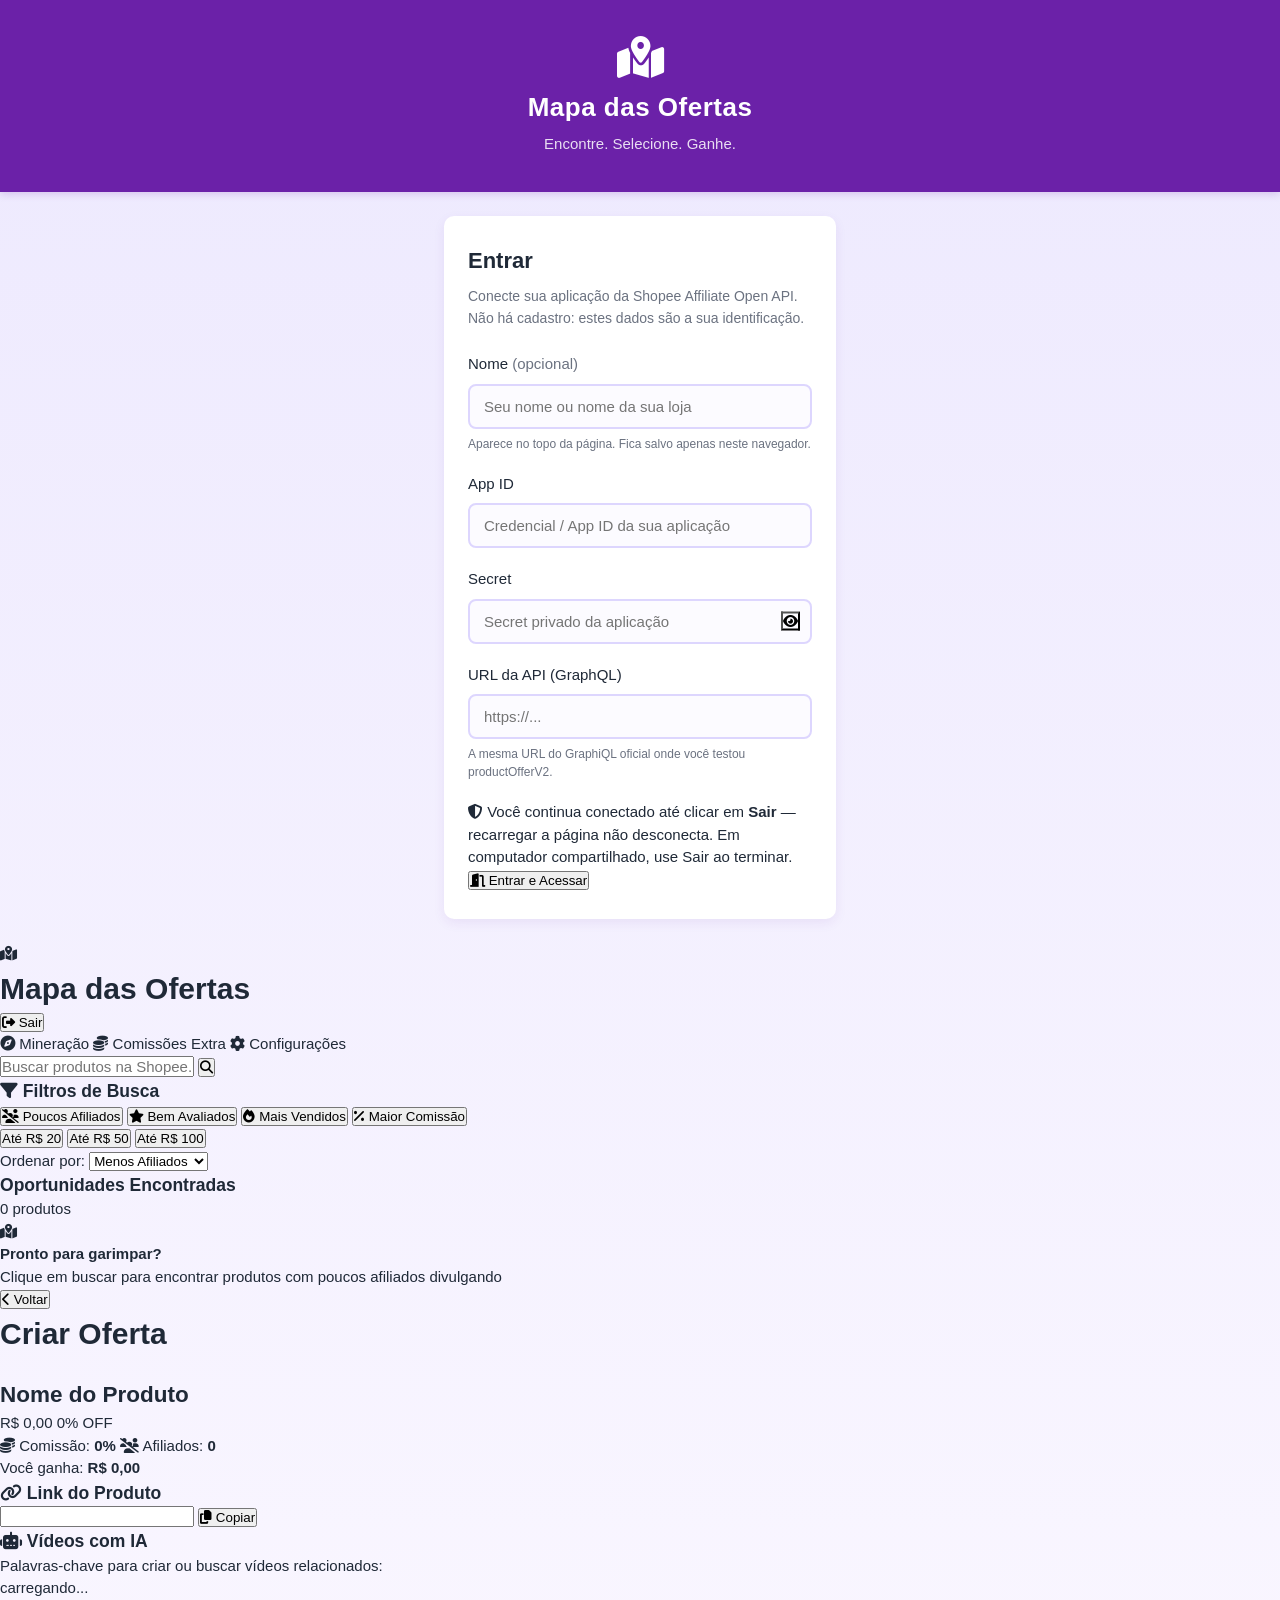
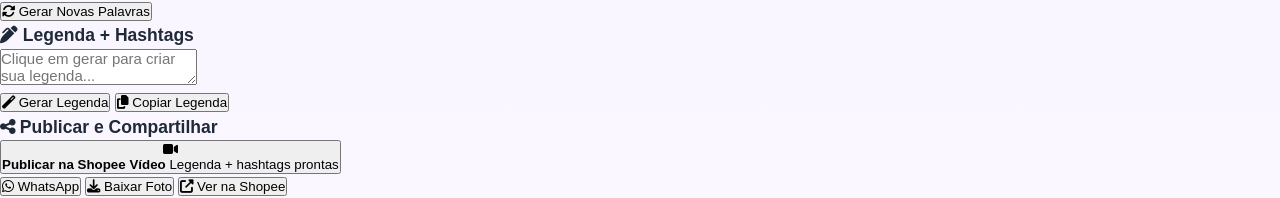
==== index.html @ aff515e2 "Add files via upload" ====
<!DOCTYPE html>
<html lang="pt-BR">
<head>
    <meta charset="UTF-8">
    <meta name="viewport" content="width=device-width, initial-scale=1.0">
    <title>Mapa das Ofertas — Entrar</title>
    <link rel="stylesheet" href="style.css">
    <link rel="stylesheet" href="https://cdnjs.cloudflare.com/ajax/libs/font-awesome/6.4.0/css/all.min.css">
</head>
<body class="page-login">
    <div class="top-banner">
        <i class="fas fa-map-marked-alt main-icon"></i>
        <h1>Mapa das Ofertas</h1>
        <p class="slogan">Encontre. Selecione. Ganhe.</p>
    </div>

    <div class="login-wrapper">
        <div class="login-card">
            <h2>Entrar</h2>
            <p class="intro-text">Conecte sua aplicação da Shopee Affiliate Open API. Não há cadastro: estes dados são a sua identificação.</p>

            <div class="form-group">
                <label>Nome <span>(opcional)</span></label>
                <input type="text" id="user-name" placeholder="Seu nome ou nome da sua loja">
                <p class="hint">Aparece no topo da página. Fica salvo apenas neste navegador.</p>
            </div>

            <div class="form-group">
                <label>App ID</label>
                <input type="text" id="app-id" placeholder="Credencial / App ID da sua aplicação">
            </div>

            <div class="form-group">
                <label>Secret</label>
                <div class="input-with-icon">
                    <input type="password" id="app-secret" placeholder="Secret privado da aplicação">
                    <button type="button" id="toggle-secret" class="icon-btn">
                        <i class="fas fa-eye"></i>
                    </button>
                </div>
            </div>

            <div class="form-group">
                <label>URL da API (GraphQL)</label>
                <input type="text" id="api-url" placeholder="https://...">
                <p class="hint">A mesma URL do GraphiQL oficial onde você testou productOfferV2.</p>
            </div>

            <div class="info-box">
                <p><i class="fas fa-shield-alt"></i> Você continua conectado até clicar em <strong>Sair</strong> — recarregar a página não desconecta. Em computador compartilhado, use Sair ao terminar.</p>
            </div>

            <button class="btn primary" onclick="salvarCredenciaisEEntrar()">
                <i class="fas fa-door-open"></i> Entrar e Acessar
            </button>
        </div>
    </div>

    <script src="script.js"></script>
</body>
</html>

<!DOCTYPE html>
<!DOCTYPE html>

<html lang="pt-BR">
<head>
    <meta charset="UTF-8">
    <meta name="viewport" content="width=device-width, initial-scale=1.0">
    <title>Mapa das Ofertas — Mineração</title>
    <link rel="stylesheet" href="style.css">
    <link rel="stylesheet" href="https://cdnjs.cloudflare.com/ajax/libs/font-awesome/6.4.0/css/all.min.css">
</head>
<body class="page-dashboard">
    <header class="top-header">
        <div class="header-left">
            <i class="fas fa-map-marked-alt logo"></i>
            <h1>Mapa das Ofertas</h1>
        </div>
        <div class="header-right">
            <span id="user-display" class="user-name"></span>
            <button class="btn-icon" onclick="sair()">
                <i class="fas fa-sign-out-alt"></i> Sair
            </button>
        </div>
    </header>

    <nav class="main-nav">
        <a href="dashboard.html" class="nav-link active" data-page="mineracao">
            <i class="fas fa-compass"></i> Mineração
        </a>
        <a href="#" class="nav-link" data-page="extras">
            <i class="fas fa-coins"></i> Comissões Extra
        </a>
        <a href="#" class="nav-link" data-page="conta">
            <i class="fas fa-cog"></i> Configurações
        </a>
    </nav>

    <main class="content">
        <section class="search-section">
            <div class="search-box">
                <input type="text" id="search-input" placeholder="Buscar produtos na Shopee...">
                <button class="btn search-btn" onclick="buscarOfertas()">
                    <i class="fas fa-search"></i>
                </button>
            </div>
        </section>

        <section class="filters-section">
            <h3 class="section-title"><i class="fas fa-filter"></i> Filtros de Busca</h3>
            
            <div class="filter-group">
                <button class="filter-btn active" data-filter="poucos-afiliados">
                    <i class="fas fa-users-slash"></i> Poucos Afiliados
                </button>
                <button class="filter-btn" data-filter="bem-avaliados">
                    <i class="fas fa-star"></i> Bem Avaliados
                </button>
                <button class="filter-btn" data-filter="mais-vendidos">
                    <i class="fas fa-fire"></i> Mais Vendidos
                </button>
                <button class="filter-btn" data-filter="maior-comissao">
                    <i class="fas fa-percentage"></i> Maior Comissão
                </button>
            </div>

            <div class="price-filters">
                <button class="price-btn" data-price="20">Até R$ 20</button>
                <button class="price-btn" data-price="50">Até R$ 50</button>
                <button class="price-btn" data-price="100">Até R$ 100</button>
            </div>

            <div class="sort-control">
                <label>Ordenar por:</label>
                <select id="sort-by">
                    <option value="afiliados">Menos Afiliados</option>
                    <option value="comissao">Maior Comissão</option>
                    <option value="vendas">Mais Vendidos</option>
                    <option value="preco">Menor Preço</option>
                </select>
            </div>
        </section>

        <section class="results-section">
            <div class="results-header">
                <h3>Oportunidades Encontradas</h3>
                <span id="result-count">0 produtos</span>
            </div>

            <div id="products-grid" class="products-grid">
                <div class="empty-state">
                    <i class="fas fa-map-marked-alt"></i>
                    <h4>Pronto para garimpar?</h4>
                    <p>Clique em buscar para encontrar produtos com poucos afiliados divulgando</p>
                </div>
            </div>
        </section>

        <section class="extras-section" id="extras-section" style="display: none;">
            <div class="featured-header">
                <i class="fas fa-crown featured-icon"></i>
                <h3>Comissões Especiais</h3>
                <p>Produtos selecionados que pagam ainda mais</p>
            </div>
            <div id="extras-grid" class="products-grid">
                <div class="empty-state">
                    <i class="fas fa-coins"></i>
                    <p>Em breve: produtos com comissão extra em destaque</p>
                </div>
            </div>
        </section>
    </main>

    <script src="script.js"></script>
</body>
</html>
<!DOCTYPE html>
<html lang="pt-BR">
<head>
    <meta charset="UTF-8">
    <meta name="viewport" content="width=device-width, initial-scale=1.0">
    <title>Mapa das Ofertas — Criar Oferta</title>
    <link rel="stylesheet" href="style.css">
    <link rel="stylesheet" href="https://cdnjs.cloudflare.com/ajax/libs/font-awesome/6.4.0/css/all.min.css">
</head>
<body class="page-offer">
    <header class="simple-header">
        <button class="back-btn" onclick="voltarParaDashboard()">
            <i class="fas fa-chevron-left"></i> Voltar
        </button>
        <h1>Criar Oferta</h1>
        <div></div>
    </header>

    <main class="offer-content">
        <section class="product-card">
            <div class="product-image">
                <img id="produto-imagem" src="" alt="">
            </div>
            <div class="product-info">
                <h2 id="produto-nome">Nome do Produto</h2>
                <div class="price-row">
                    <span class="price" id="produto-preco">R$ 0,00</span>
                    <span class="discount" id="produto-desconto">0% OFF</span>
                </div>
                <div class="meta-row">
                    <span class="commission"><i class="fas fa-coins"></i> Comissão: <strong id="produto-comissao">0%</strong></span>
                    <span class="affiliates"><i class="fas fa-users-slash"></i> Afiliados: <strong id="produto-afiliados">0</strong></span>
                </div>
                <div class="earning-row">
                    Você ganha: <strong id="produto-ganho">R$ 0,00</strong>
                </div>
            </div>
        </section>

        <section class="link-section">
            <h3><i class="fas fa-link"></i> Link do Produto</h3>
            <div class="link-row">
                <input type="text" id="produto-link" readonly value="">
                <button class="btn copy-btn" onclick="copiarLink()">
                    <i class="fas fa-copy"></i> Copiar
                </button>
            </div>
        </section>

        <section class="ai-section">
            <h3><i class="fas fa-robot"></i> Vídeos com IA</h3>
            <p class="section-note">Palavras-chave para criar ou buscar vídeos relacionados:</p>
            <div id="keywords-box" class="keywords-container">
                <span class="keyword">carregando...</span>
            </div>
            <button class="btn secondary" onclick="gerarPalavras()">
                <i class="fas fa-sync-alt"></i> Gerar Novas Palavras
            </button>
        </section>

        <section class="caption-section">
            <h3><i class="fas fa-pen-alt"></i> Legenda + Hashtags</h3>
            <textarea id="caption-text" readonly placeholder="Clique em gerar para criar sua legenda..."></textarea>
            <div class="caption-buttons">
                <button class="btn secondary" onclick="gerarLegenda()">
                    <i class="fas fa-magic"></i> Gerar Legenda
                </button>
                <button class="btn primary" onclick="copiarLegenda()">
                    <i class="fas fa-copy"></i> Copiar Legenda
                </button>
            </div>
        </section>

        <section class="publish-section">
            <h3><i class="fas fa-share-alt"></i> Publicar e Compartilhar</h3>
            <button class="btn publish-main" onclick="publicarShopeeVideo()">
                <i class="fas fa-video"></i>
                <div class="publish-text">
                    <strong>Publicar na Shopee Vídeo</strong>
                    <span>Legenda + hashtags prontas</span>
                </div>
            </button>
            <div class="secondary-actions">
                <button class="btn action-btn" onclick="compartilharWhatsApp()">
                    <i class="fab fa-whatsapp"></i> WhatsApp
                </button>
                <button class="btn action-btn" onclick="baixarImagem()">
                    <i class="fas fa-download"></i> Baixar Foto
                </button>
                <button class="btn action-btn" onclick="verNaShopee()">
                    <i class="fas fa-external-link-alt"></i> Ver na Shopee
                </button>
            </div>
        </section>
    </main>

    <script src="script.js"></script>
</body>
</html>
---- style.css ----
/* ==========================================
   MAPA DAS OFERTAS — Estilos com Cor ROXA
========================================== */

:root {
    --roxo-escuro: #6b21a8;      /* Cabeçalhos e faixa topo */
    --roxo-medio: #7c3aed;       /* Botões e destaques */
    --roxo-claro: #ede9fe;       /* Fundo suave */
    --roxo-borda: #ddd6fe;       /* Bordas */
    --fundo-tela: #faf7ff;       /* Fundo da página */
    --fundo-card: #ffffff;       /* Caixas brancas */
    --texto-escuro: #1f2937;     /* Textos principais */
    --texto-claro: #6b7280;      /* Textos secundários */
    --sombra: 0 4px 12px rgba(107, 33, 168, 0.08);
    --raio: 10px;
}

* {
    margin: 0;
    padding: 0;
    box-sizing: border-box;
    font-family: 'Segoe UI', Roboto, 'Helvetica Neue', Arial, sans-serif;
}

body {
    background: var(--fundo-tela);
    color: var(--texto-escuro);
    line-height: 1.5;
    font-size: 15px;
}

button {
    cursor: pointer;
    font-family: inherit;
}

input, textarea {
    font-family: inherit;
    font-size: 15px;
}

a {
    text-decoration: none;
    color: inherit;
}

/* ==========================================
   TELA DE LOGIN
========================================== */
.page-login {
    min-height: 100vh;
    background: linear-gradient(180deg, #ede9fe 0%, #faf7ff 100%);
    display: flex;
    flex-direction: column;
}

.top-banner {
    background: var(--roxo-escuro);
    color: white;
    padding: 36px 24px;
    text-align: center;
    box-shadow: 0 2px 8px rgba(107, 33, 168, 0.2);
}

.top-banner .main-icon {
    font-size: 42px;
    margin-bottom: 10px;
    display: inline-block;
}

.top-banner h1 {
    font-size: 26px;
    font-weight: 700;
    margin-bottom: 6px;
    letter-spacing: 0.5px;
}

.top-banner .slogan {
    font-size: 15px;
    opacity: 0.85;
}

.login-wrapper {
    padding: 24px;
    max-width: 440px;
    margin: 0 auto;
    width: 100%;
}

.login-card {
    background: var(--fundo-card);
    border-radius: var(--raio);
    padding: 28px 24px;
    box-shadow: var(--sombra);
}

.login-card h2 {
    font-size: 22px;
    margin-bottom: 8px;
    color: var(--texto-escuro);
}

.intro-text {
    color: var(--texto-claro);
    font-size: 14px;
    margin-bottom: 24px;
    line-height: 1.6;
}

.form-group {
    margin-bottom: 20px;
}

.form-group label {
    display: block;
    font-weight: 500;
    margin-bottom: 8px;
    color: var(--texto-escuro);
}

.form-group label span {
    font-weight: 400;
    color: var(--texto-claro);
}

.form-group input {
    width: 100%;
    padding: 12px 14px;
    border: 2px solid var(--roxo-borda);
    border-radius: 8px;
    transition: border-color 0.2s;
    background: #fcfbff;
}

.form-group input:focus {
    outline: none;
    border-color: var(--roxo-medio);
    background: #ffffff;
}

.hint {
    font-size: 12px;
    color: var(--texto-claro);
    margin-top: 6px;
}

.input-with-icon {
    position: relative;
}

.icon-btn {
    position: absolute;
    right: 12px;
    top: 50%;
    transform: translateY(-50%);
    background: none;
    border:
---- style.css ----
/* ==========================================
   MAPA DAS OFERTAS — Estilos com Cor ROXA
========================================== */

:root {
    --roxo-escuro: #6b21a8;      /* Cabeçalhos e faixa topo */
    --roxo-medio: #7c3aed;       /* Botões e destaques */
    --roxo-claro: #ede9fe;       /* Fundo suave */
    --roxo-borda: #ddd6fe;       /* Bordas */
    --fundo-tela: #faf7ff;       /* Fundo da página */
    --fundo-card: #ffffff;       /* Caixas brancas */
    --texto-escuro: #1f2937;     /* Textos principais */
    --texto-claro: #6b7280;      /* Textos secundários */
    --sombra: 0 4px 12px rgba(107, 33, 168, 0.08);
    --raio: 10px;
}

* {
    margin: 0;
    padding: 0;
    box-sizing: border-box;
    font-family: 'Segoe UI', Roboto, 'Helvetica Neue', Arial, sans-serif;
}

body {
    background: var(--fundo-tela);
    color: var(--texto-escuro);
    line-height: 1.5;
    font-size: 15px;
}

button {
    cursor: pointer;
    font-family: inherit;
}

input, textarea {
    font-family: inherit;
    font-size: 15px;
}

a {
    text-decoration: none;
    color: inherit;
}

/* ==========================================
   TELA DE LOGIN
========================================== */
.page-login {
    min-height: 100vh;
    background: linear-gradient(180deg, #ede9fe 0%, #faf7ff 100%);
    display: flex;
    flex-direction: column;
}

.top-banner {
    background: var(--roxo-escuro);
    color: white;
    padding: 36px 24px;
    text-align: center;
    box-shadow: 0 2px 8px rgba(107, 33, 168, 0.2);
}

.top-banner .main-icon {
    font-size: 42px;
    margin-bottom: 10px;
    display: inline-block;
}

.top-banner h1 {
    font-size: 26px;
    font-weight: 700;
    margin-bottom: 6px;
    letter-spacing: 0.5px;
}

.top-banner .slogan {
    font-size: 15px;
    opacity: 0.85;
}

.login-wrapper {
    padding: 24px;
    max-width: 440px;
    margin: 0 auto;
    width: 100%;
}

.login-card {
    background: var(--fundo-card);
    border-radius: var(--raio);
    padding: 28px 24px;
    box-shadow: var(--sombra);
}

.login-card h2 {
    font-size: 22px;
    margin-bottom: 8px;
    color: var(--texto-escuro);
}

.intro-text {
    color: var(--texto-claro);
    font-size: 14px;
    margin-bottom: 24px;
    line-height: 1.6;
}

.form-group {
    margin-bottom: 20px;
}

.form-group label {
    display: block;
    font-weight: 500;
    margin-bottom: 8px;
    color: var(--texto-escuro);
}

.form-group label span {
    font-weight: 400;
    color: var(--texto-claro);
}

.form-group input {
    width: 100%;
    padding: 12px 14px;
    border: 2px solid var(--roxo-borda);
    border-radius: 8px;
    transition: border-color 0.2s;
    background: #fcfbff;
}

.form-group input:focus {
    outline: none;
    border-color: var(--roxo-medio);
    background: #ffffff;
}

.hint {
    font-size: 12px;
    color: var(--texto-claro);
    margin-top: 6px;
}

.input-with-icon {
    position: relative;
}

.icon-btn {
    position: absolute;
    right: 12px;
    top: 50%;
    transform: translateY(-50%);
    background: none;
    border:
---- style.css ----
/* ==========================================
   MAPA DAS OFERTAS — Estilos com Cor ROXA
========================================== */

:root {
    --roxo-escuro: #6b21a8;      /* Cabeçalhos e faixa topo */
    --roxo-medio: #7c3aed;       /* Botões e destaques */
    --roxo-claro: #ede9fe;       /* Fundo suave */
    --roxo-borda: #ddd6fe;       /* Bordas */
    --fundo-tela: #faf7ff;       /* Fundo da página */
    --fundo-card: #ffffff;       /* Caixas brancas */
    --texto-escuro: #1f2937;     /* Textos principais */
    --texto-claro: #6b7280;      /* Textos secundários */
    --sombra: 0 4px 12px rgba(107, 33, 168, 0.08);
    --raio: 10px;
}

* {
    margin: 0;
    padding: 0;
    box-sizing: border-box;
    font-family: 'Segoe UI', Roboto, 'Helvetica Neue', Arial, sans-serif;
}

body {
    background: var(--fundo-tela);
    color: var(--texto-escuro);
    line-height: 1.5;
    font-size: 15px;
}

button {
    cursor: pointer;
    font-family: inherit;
}

input, textarea {
    font-family: inherit;
    font-size: 15px;
}

a {
    text-decoration: none;
    color: inherit;
}

/* ==========================================
   TELA DE LOGIN
========================================== */
.page-login {
    min-height: 100vh;
    background: linear-gradient(180deg, #ede9fe 0%, #faf7ff 100%);
    display: flex;
    flex-direction: column;
}

.top-banner {
    background: var(--roxo-escuro);
    color: white;
    padding: 36px 24px;
    text-align: center;
    box-shadow: 0 2px 8px rgba(107, 33, 168, 0.2);
}

.top-banner .main-icon {
    font-size: 42px;
    margin-bottom: 10px;
    display: inline-block;
}

.top-banner h1 {
    font-size: 26px;
    font-weight: 700;
    margin-bottom: 6px;
    letter-spacing: 0.5px;
}

.top-banner .slogan {
    font-size: 15px;
    opacity: 0.85;
}

.login-wrapper {
    padding: 24px;
    max-width: 440px;
    margin: 0 auto;
    width: 100%;
}

.login-card {
    background: var(--fundo-card);
    border-radius: var(--raio);
    padding: 28px 24px;
    box-shadow: var(--sombra);
}

.login-card h2 {
    font-size: 22px;
    margin-bottom: 8px;
    color: var(--texto-escuro);
}

.intro-text {
    color: var(--texto-claro);
    font-size: 14px;
    margin-bottom: 24px;
    line-height: 1.6;
}

.form-group {
    margin-bottom: 20px;
}

.form-group label {
    display: block;
    font-weight: 500;
    margin-bottom: 8px;
    color: var(--texto-escuro);
}

.form-group label span {
    font-weight: 400;
    color: var(--texto-claro);
}

.form-group input {
    width: 100%;
    padding: 12px 14px;
    border: 2px solid var(--roxo-borda);
    border-radius: 8px;
    transition: border-color 0.2s;
    background: #fcfbff;
}

.form-group input:focus {
    outline: none;
    border-color: var(--roxo-medio);
    background: #ffffff;
}

.hint {
    font-size: 12px;
    color: var(--texto-claro);
    margin-top: 6px;
}

.input-with-icon {
    position: relative;
}

.icon-btn {
    position: absolute;
    right: 12px;
    top: 50%;
    transform: translateY(-50%);
    background: none;
    border:
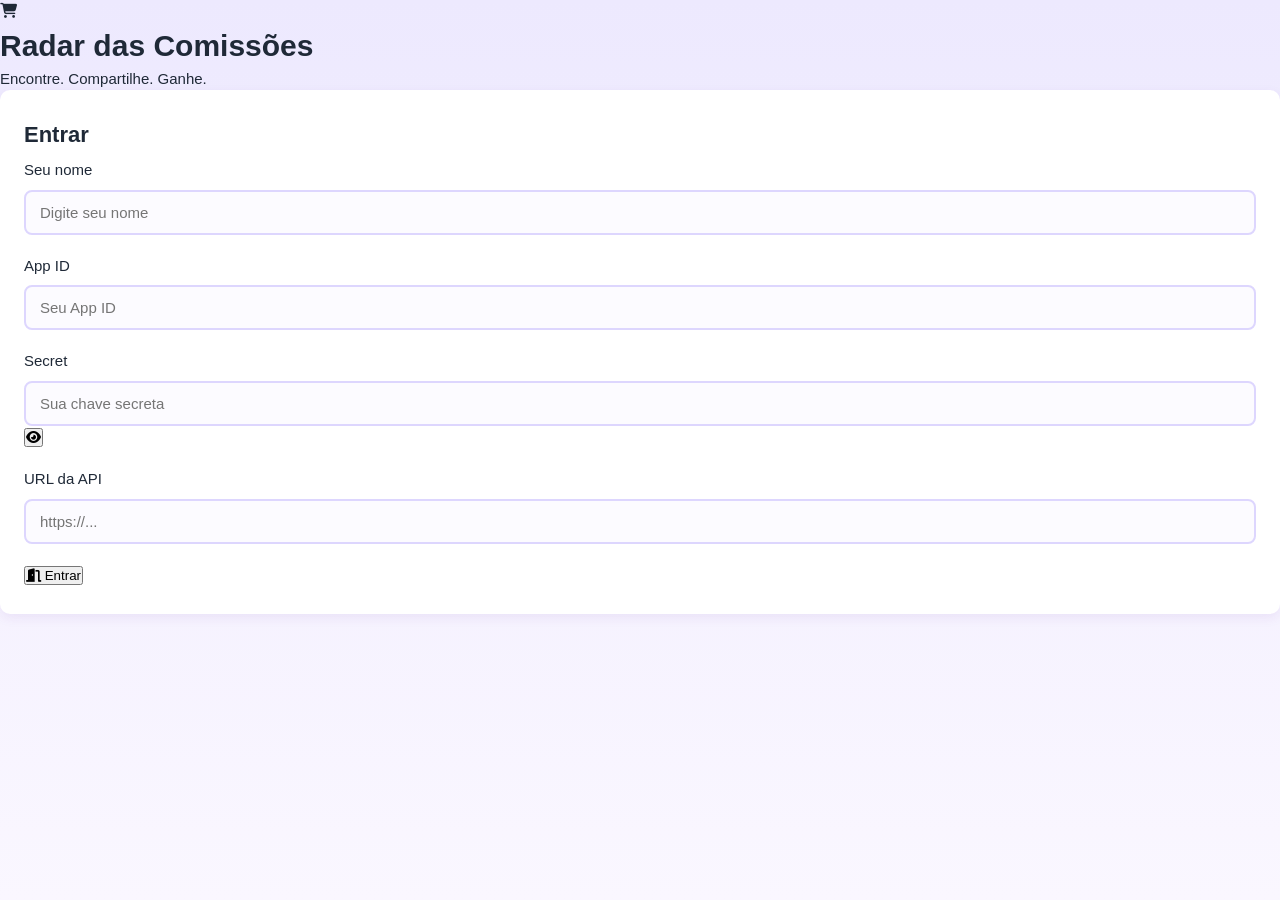
==== commit c5d59689: "Add files via upload" ====
--- a/index.html
+++ b/index.html
@@ -3,55 +3,48 @@
 <head>
     <meta charset="UTF-8">
     <meta name="viewport" content="width=device-width, initial-scale=1.0">
-    <title>Mapa das Ofertas — Entrar</title>
+    <title>Radar das Comissões — Entrar</title>
     <link rel="stylesheet" href="style.css">
     <link rel="stylesheet" href="https://cdnjs.cloudflare.com/ajax/libs/font-awesome/6.4.0/css/all.min.css">
 </head>
 <body class="page-login">
-    <div class="top-banner">
-        <i class="fas fa-map-marked-alt main-icon"></i>
-        <h1>Mapa das Ofertas</h1>
-        <p class="slogan">Encontre. Selecione. Ganhe.</p>
-    </div>
+    <div class="login-container">
+        <div class="brand-section">
+            <i class="fas fa-shopping-cart brand-icon"></i>
+            <h1>Radar das Comissões</h1>
+            <p>Encontre. Compartilhe. Ganhe.</p>
+        </div>
 
-    <div class="login-wrapper">
         <div class="login-card">
             <h2>Entrar</h2>
-            <p class="intro-text">Conecte sua aplicação da Shopee Affiliate Open API. Não há cadastro: estes dados são a sua identificação.</p>
-
+            
             <div class="form-group">
-                <label>Nome <span>(opcional)</span></label>
-                <input type="text" id="user-name" placeholder="Seu nome ou nome da sua loja">
-                <p class="hint">Aparece no topo da página. Fica salvo apenas neste navegador.</p>
+                <label>Seu nome</label>
+                <input type="text" id="user-name" placeholder="Digite seu nome">
             </div>
 
             <div class="form-group">
                 <label>App ID</label>
-                <input type="text" id="app-id" placeholder="Credencial / App ID da sua aplicação">
+                <input type="text" id="app-id" placeholder="Seu App ID">
             </div>
 
             <div class="form-group">
                 <label>Secret</label>
-                <div class="input-with-icon">
-                    <input type="password" id="app-secret" placeholder="Secret privado da aplicação">
-                    <button type="button" id="toggle-secret" class="icon-btn">
+                <div class="password-wrapper">
+                    <input type="password" id="app-secret" placeholder="Sua chave secreta">
+                    <button type="button" id="toggle-secret" class="eye-btn">
                         <i class="fas fa-eye"></i>
                     </button>
                 </div>
             </div>
 
             <div class="form-group">
-                <label>URL da API (GraphQL)</label>
+                <label>URL da API</label>
                 <input type="text" id="api-url" placeholder="https://...">
-                <p class="hint">A mesma URL do GraphiQL oficial onde você testou productOfferV2.</p>
             </div>
 
-            <div class="info-box">
-                <p><i class="fas fa-shield-alt"></i> Você continua conectado até clicar em <strong>Sair</strong> — recarregar a página não desconecta. Em computador compartilhado, use Sair ao terminar.</p>
-            </div>
-
-            <button class="btn primary" onclick="salvarCredenciaisEEntrar()">
-                <i class="fas fa-door-open"></i> Entrar e Acessar
+            <button class="btn-primary" onclick="fazerLogin()">
+                <i class="fas fa-door-open"></i> Entrar
             </button>
         </div>
     </div>
@@ -59,218 +52,3 @@
     <script src="script.js"></script>
 </body>
 </html>
-
-<!DOCTYPE html>
-<!DOCTYPE html>
-
-<html lang="pt-BR">
-<head>
-    <meta charset="UTF-8">
-    <meta name="viewport" content="width=device-width, initial-scale=1.0">
-    <title>Mapa das Ofertas — Mineração</title>
-    <link rel="stylesheet" href="style.css">
-    <link rel="stylesheet" href="https://cdnjs.cloudflare.com/ajax/libs/font-awesome/6.4.0/css/all.min.css">
-</head>
-<body class="page-dashboard">
-    <header class="top-header">
-        <div class="header-left">
-            <i class="fas fa-map-marked-alt logo"></i>
-            <h1>Mapa das Ofertas</h1>
-        </div>
-        <div class="header-right">
-            <span id="user-display" class="user-name"></span>
-            <button class="btn-icon" onclick="sair()">
-                <i class="fas fa-sign-out-alt"></i> Sair
-            </button>
-        </div>
-    </header>
-
-    <nav class="main-nav">
-        <a href="dashboard.html" class="nav-link active" data-page="mineracao">
-            <i class="fas fa-compass"></i> Mineração
-        </a>
-        <a href="#" class="nav-link" data-page="extras">
-            <i class="fas fa-coins"></i> Comissões Extra
-        </a>
-        <a href="#" class="nav-link" data-page="conta">
-            <i class="fas fa-cog"></i> Configurações
-        </a>
-    </nav>
-
-    <main class="content">
-        <section class="search-section">
-            <div class="search-box">
-                <input type="text" id="search-input" placeholder="Buscar produtos na Shopee...">
-                <button class="btn search-btn" onclick="buscarOfertas()">
-                    <i class="fas fa-search"></i>
-                </button>
-            </div>
-        </section>
-
-        <section class="filters-section">
-            <h3 class="section-title"><i class="fas fa-filter"></i> Filtros de Busca</h3>
-            
-            <div class="filter-group">
-                <button class="filter-btn active" data-filter="poucos-afiliados">
-                    <i class="fas fa-users-slash"></i> Poucos Afiliados
-                </button>
-                <button class="filter-btn" data-filter="bem-avaliados">
-                    <i class="fas fa-star"></i> Bem Avaliados
-                </button>
-                <button class="filter-btn" data-filter="mais-vendidos">
-                    <i class="fas fa-fire"></i> Mais Vendidos
-                </button>
-                <button class="filter-btn" data-filter="maior-comissao">
-                    <i class="fas fa-percentage"></i> Maior Comissão
-                </button>
-            </div>
-
-            <div class="price-filters">
-                <button class="price-btn" data-price="20">Até R$ 20</button>
-                <button class="price-btn" data-price="50">Até R$ 50</button>
-                <button class="price-btn" data-price="100">Até R$ 100</button>
-            </div>
-
-            <div class="sort-control">
-                <label>Ordenar por:</label>
-                <select id="sort-by">
-                    <option value="afiliados">Menos Afiliados</option>
-                    <option value="comissao">Maior Comissão</option>
-                    <option value="vendas">Mais Vendidos</option>
-                    <option value="preco">Menor Preço</option>
-                </select>
-            </div>
-        </section>
-
-        <section class="results-section">
-            <div class="results-header">
-                <h3>Oportunidades Encontradas</h3>
-                <span id="result-count">0 produtos</span>
-            </div>
-
-            <div id="products-grid" class="products-grid">
-                <div class="empty-state">
-                    <i class="fas fa-map-marked-alt"></i>
-                    <h4>Pronto para garimpar?</h4>
-                    <p>Clique em buscar para encontrar produtos com poucos afiliados divulgando</p>
-                </div>
-            </div>
-        </section>
-
-        <section class="extras-section" id="extras-section" style="display: none;">
-            <div class="featured-header">
-                <i class="fas fa-crown featured-icon"></i>
-                <h3>Comissões Especiais</h3>
-                <p>Produtos selecionados que pagam ainda mais</p>
-            </div>
-            <div id="extras-grid" class="products-grid">
-                <div class="empty-state">
-                    <i class="fas fa-coins"></i>
-                    <p>Em breve: produtos com comissão extra em destaque</p>
-                </div>
-            </div>
-        </section>
-    </main>
-
-    <script src="script.js"></script>
-</body>
-</html>
-<!DOCTYPE html>
-<html lang="pt-BR">
-<head>
-    <meta charset="UTF-8">
-    <meta name="viewport" content="width=device-width, initial-scale=1.0">
-    <title>Mapa das Ofertas — Criar Oferta</title>
-    <link rel="stylesheet" href="style.css">
-    <link rel="stylesheet" href="https://cdnjs.cloudflare.com/ajax/libs/font-awesome/6.4.0/css/all.min.css">
-</head>
-<body class="page-offer">
-    <header class="simple-header">
-        <button class="back-btn" onclick="voltarParaDashboard()">
-            <i class="fas fa-chevron-left"></i> Voltar
-        </button>
-        <h1>Criar Oferta</h1>
-        <div></div>
-    </header>
-
-    <main class="offer-content">
-        <section class="product-card">
-            <div class="product-image">
-                <img id="produto-imagem" src="" alt="">
-            </div>
-            <div class="product-info">
-                <h2 id="produto-nome">Nome do Produto</h2>
-                <div class="price-row">
-                    <span class="price" id="produto-preco">R$ 0,00</span>
-                    <span class="discount" id="produto-desconto">0% OFF</span>
-                </div>
-                <div class="meta-row">
-                    <span class="commission"><i class="fas fa-coins"></i> Comissão: <strong id="produto-comissao">0%</strong></span>
-                    <span class="affiliates"><i class="fas fa-users-slash"></i> Afiliados: <strong id="produto-afiliados">0</strong></span>
-                </div>
-                <div class="earning-row">
-                    Você ganha: <strong id="produto-ganho">R$ 0,00</strong>
-                </div>
-            </div>
-        </section>
-
-        <section class="link-section">
-            <h3><i class="fas fa-link"></i> Link do Produto</h3>
-            <div class="link-row">
-                <input type="text" id="produto-link" readonly value="">
-                <button class="btn copy-btn" onclick="copiarLink()">
-                    <i class="fas fa-copy"></i> Copiar
-                </button>
-            </div>
-        </section>
-
-        <section class="ai-section">
-            <h3><i class="fas fa-robot"></i> Vídeos com IA</h3>
-            <p class="section-note">Palavras-chave para criar ou buscar vídeos relacionados:</p>
-            <div id="keywords-box" class="keywords-container">
-                <span class="keyword">carregando...</span>
-            </div>
-            <button class="btn secondary" onclick="gerarPalavras()">
-                <i class="fas fa-sync-alt"></i> Gerar Novas Palavras
-            </button>
-        </section>
-
-        <section class="caption-section">
-            <h3><i class="fas fa-pen-alt"></i> Legenda + Hashtags</h3>
-            <textarea id="caption-text" readonly placeholder="Clique em gerar para criar sua legenda..."></textarea>
-            <div class="caption-buttons">
-                <button class="btn secondary" onclick="gerarLegenda()">
-                    <i class="fas fa-magic"></i> Gerar Legenda
-                </button>
-                <button class="btn primary" onclick="copiarLegenda()">
-                    <i class="fas fa-copy"></i> Copiar Legenda
-                </button>
-            </div>
-        </section>
-
-        <section class="publish-section">
-            <h3><i class="fas fa-share-alt"></i> Publicar e Compartilhar</h3>
-            <button class="btn publish-main" onclick="publicarShopeeVideo()">
-                <i class="fas fa-video"></i>
-                <div class="publish-text">
-                    <strong>Publicar na Shopee Vídeo</strong>
-                    <span>Legenda + hashtags prontas</span>
-                </div>
-            </button>
-            <div class="secondary-actions">
-                <button class="btn action-btn" onclick="compartilharWhatsApp()">
-                    <i class="fab fa-whatsapp"></i> WhatsApp
-                </button>
-                <button class="btn action-btn" onclick="baixarImagem()">
-                    <i class="fas fa-download"></i> Baixar Foto
-                </button>
-                <button class="btn action-btn" onclick="verNaShopee()">
-                    <i class="fas fa-external-link-alt"></i> Ver na Shopee
-                </button>
-            </div>
-        </section>
-    </main>
-
-    <script src="script.js"></script>
-</body>
-</html>
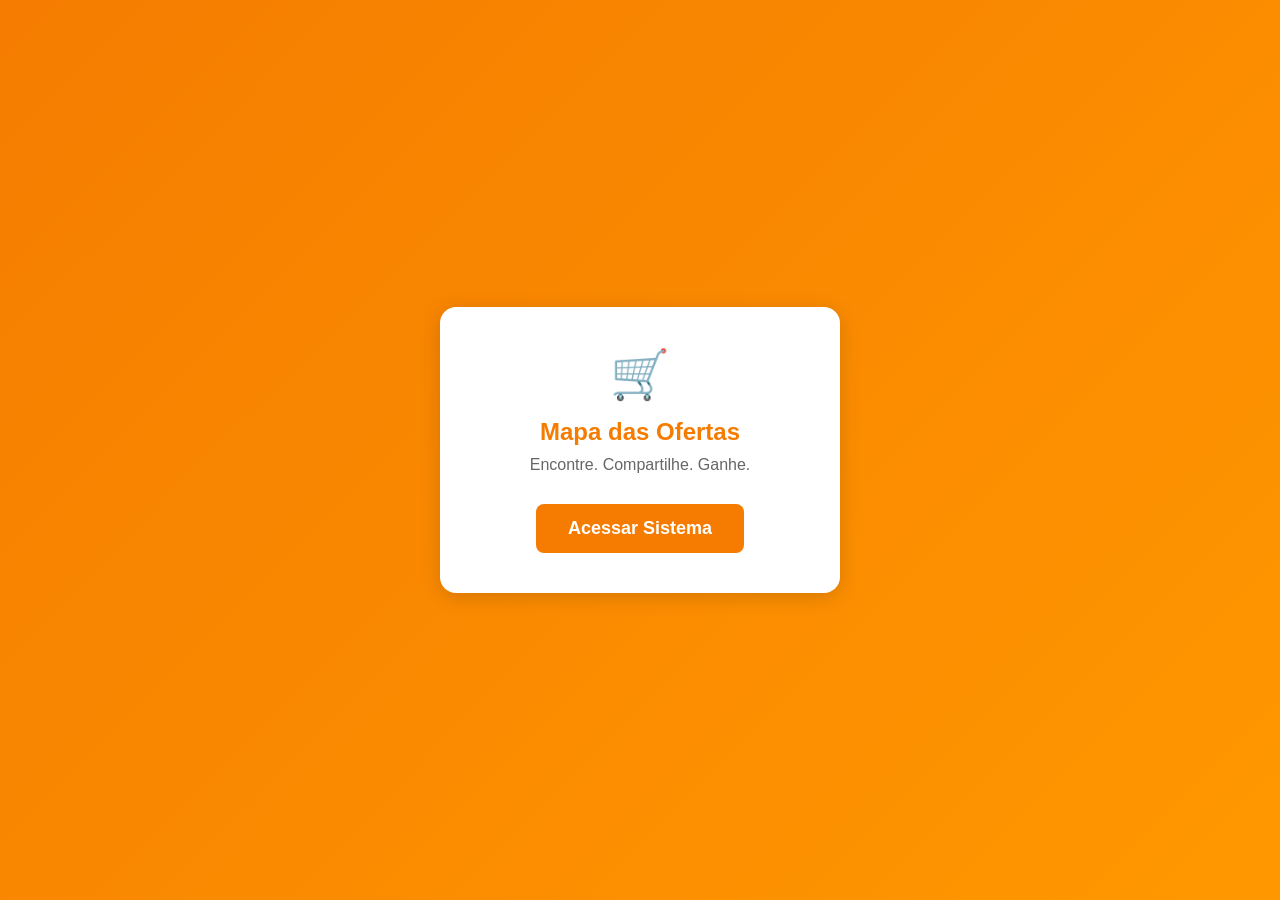
==== commit b90ccbd4: "Create index.html" ====
--- a/index.html
+++ b/index.html
@@ -3,52 +3,48 @@
 <head>
     <meta charset="UTF-8">
     <meta name="viewport" content="width=device-width, initial-scale=1.0">
-    <title>Radar das Comissões — Entrar</title>
-    <link rel="stylesheet" href="style.css">
-    <link rel="stylesheet" href="https://cdnjs.cloudflare.com/ajax/libs/font-awesome/6.4.0/css/all.min.css">
+    <title>Mapa das Ofertas</title>
+    <style>
+        * { margin: 0; padding: 0; box-sizing: border-box; font-family: Arial, sans-serif; }
+        body { 
+            background: linear-gradient(135deg, #f57c00, #ff9800);
+            min-height: 100vh;
+            display: flex;
+            align-items: center;
+            justify-content: center;
+        }
+        .entrada-box {
+            background: white;
+            padding: 40px 30px;
+            border-radius: 16px;
+            box-shadow: 0 4px 20px rgba(0,0,0,0.15);
+            text-align: center;
+            max-width: 400px;
+            width: 90%;
+        }
+        h1 { color: #f57c00; margin-bottom: 10px; font-size: 24px; }
+        p { color: #666; margin-bottom: 30px; }
+        .botao-ir {
+            display: inline-block;
+            background: #f57c00;
+            color: white;
+            padding: 14px 32px;
+            border-radius: 8px;
+            text-decoration: none;
+            font-weight: bold;
+            font-size: 18px;
+            transition: 0.3s;
+        }
+        .botao-ir:hover { background: #e67000; }
+        .icon { font-size: 48px; margin-bottom: 15px; }
+    </style>
 </head>
-<body class="page-login">
-    <div class="login-container">
-        <div class="brand-section">
-            <i class="fas fa-shopping-cart brand-icon"></i>
-            <h1>Radar das Comissões</h1>
-            <p>Encontre. Compartilhe. Ganhe.</p>
-        </div>
-
-        <div class="login-card">
-            <h2>Entrar</h2>
-            
-            <div class="form-group">
-                <label>Seu nome</label>
-                <input type="text" id="user-name" placeholder="Digite seu nome">
-            </div>
-
-            <div class="form-group">
-                <label>App ID</label>
-                <input type="text" id="app-id" placeholder="Seu App ID">
-            </div>
-
-            <div class="form-group">
-                <label>Secret</label>
-                <div class="password-wrapper">
-                    <input type="password" id="app-secret" placeholder="Sua chave secreta">
-                    <button type="button" id="toggle-secret" class="eye-btn">
-                        <i class="fas fa-eye"></i>
-                    </button>
-                </div>
-            </div>
-
-            <div class="form-group">
-                <label>URL da API</label>
-                <input type="text" id="api-url" placeholder="https://...">
-            </div>
-
-            <button class="btn-primary" onclick="fazerLogin()">
-                <i class="fas fa-door-open"></i> Entrar
-            </button>
-        </div>
+<body>
+    <div class="entrada-box">
+        <div class="icon">🛒</div>
+        <h1>Mapa das Ofertas</h1>
+        <p>Encontre. Compartilhe. Ganhe.</p>
+        <a href="login.html" class="botao-ir">Acessar Sistema</a>
     </div>
-
-    <script src="script.js"></script>
 </body>
 </html>
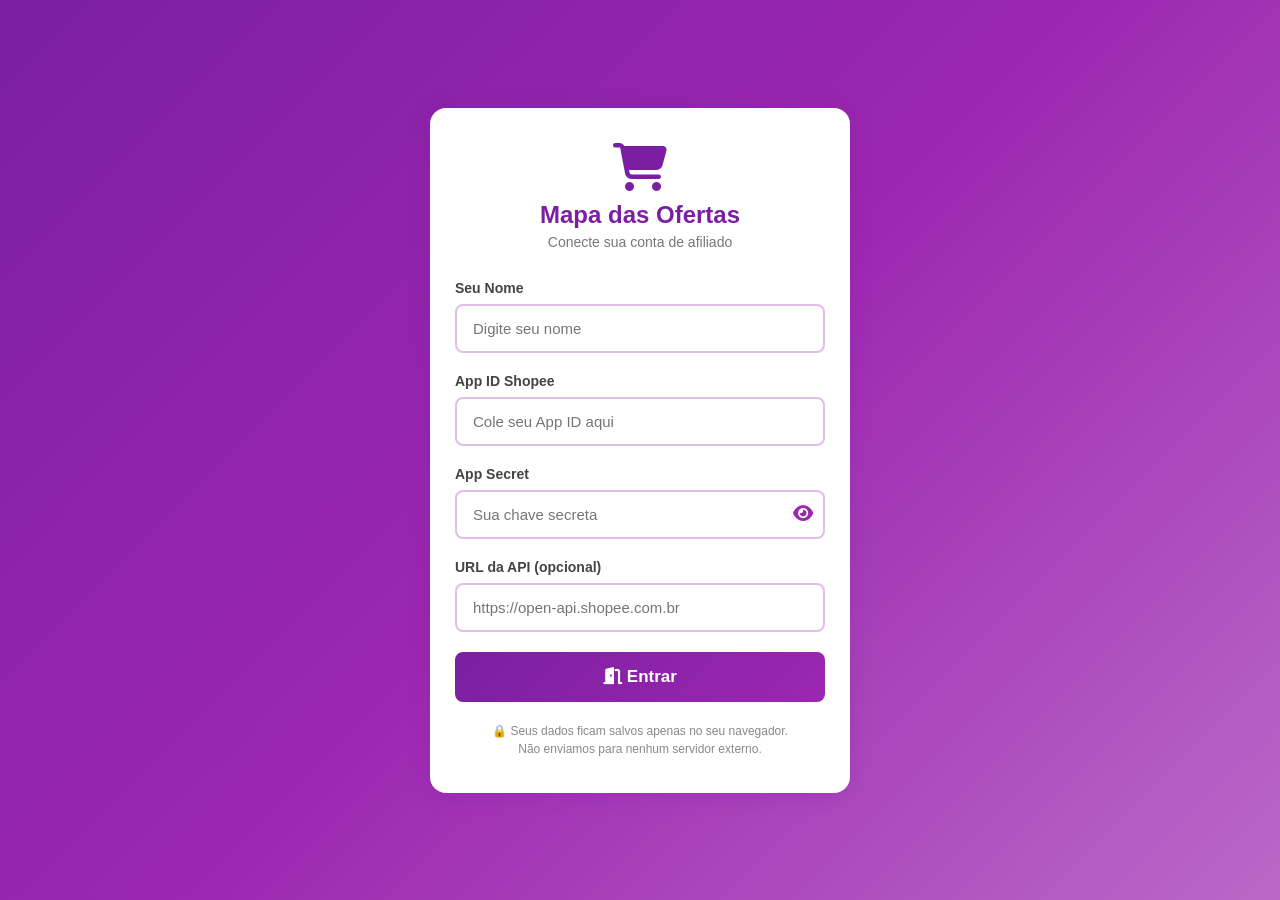
==== commit 58d6df19: "Create index.html" ====
--- a/index.html
+++ b/index.html
@@ -3,48 +3,177 @@
 <head>
     <meta charset="UTF-8">
     <meta name="viewport" content="width=device-width, initial-scale=1.0">
-    <title>Mapa das Ofertas</title>
+    <title>Mapa das Ofertas — Login</title>
+    <link rel="stylesheet" href="https://cdnjs.cloudflare.com/ajax/libs/font-awesome/6.4.0/css/all.min.css">
     <style>
         * { margin: 0; padding: 0; box-sizing: border-box; font-family: Arial, sans-serif; }
         body { 
-            background: linear-gradient(135deg, #f57c00, #ff9800);
+            background: linear-gradient(135deg, #7B1FA2, #9C27B0, #BA68C8);
             min-height: 100vh;
             display: flex;
             align-items: center;
             justify-content: center;
+            padding: 20px;
         }
-        .entrada-box {
+        .login-card {
             background: white;
-            padding: 40px 30px;
             border-radius: 16px;
-            box-shadow: 0 4px 20px rgba(0,0,0,0.15);
-            text-align: center;
-            max-width: 400px;
-            width: 90%;
+            padding: 35px 25px;
+            width: 100%;
+            max-width: 420px;
+            box-shadow: 0 4px 20px rgba(123, 31, 162, 0.25);
         }
-        h1 { color: #f57c00; margin-bottom: 10px; font-size: 24px; }
-        p { color: #666; margin-bottom: 30px; }
-        .botao-ir {
-            display: inline-block;
-            background: #f57c00;
-            color: white;
-            padding: 14px 32px;
+        .logo-section { text-align: center; margin-bottom: 30px; }
+        .logo-icon { font-size: 48px; color: #7B1FA2; margin-bottom: 10px; }
+        .logo-section h1 { color: #7B1FA2; font-size: 24px; margin-bottom: 5px; }
+        .logo-section p { color: #777; font-size: 14px; }
+        .form-group { margin-bottom: 20px; }
+        .form-group label {
+            display: block;
+            margin-bottom: 8px;
+            color: #444;
+            font-weight: 600;
+            font-size: 14px;
+        }
+        .form-group input {
+            width: 100%;
+            padding: 14px 16px;
+            border: 2px solid #E1BEE7;
             border-radius: 8px;
-            text-decoration: none;
-            font-weight: bold;
-            font-size: 18px;
+            font-size: 15px;
             transition: 0.3s;
         }
-        .botao-ir:hover { background: #e67000; }
-        .icon { font-size: 48px; margin-bottom: 15px; }
+        .form-group input:focus {
+            outline: none;
+            border-color: #9C27B0;
+            box-shadow: 0 0 0 3px rgba(156, 39, 176, 0.15);
+        }
+        .password-wrapper { position: relative; }
+        .password-wrapper input { padding-right: 45px; }
+        .eye-btn {
+            position: absolute;
+            right: 12px;
+            top: 50%;
+            transform: translateY(-50%);
+            background: none;
+            border: none;
+            color: #9C27B0;
+            font-size: 18px;
+            cursor: pointer;
+        }
+        .btn-primary {
+            width: 100%;
+            background: linear-gradient(135deg, #7B1FA2, #9C27B0);
+            color: white;
+            border: none;
+            padding: 15px;
+            border-radius: 8px;
+            font-size: 17px;
+            font-weight: bold;
+            cursor: pointer;
+            transition: 0.3s;
+        }
+        .btn-primary:hover { 
+            background: linear-gradient(135deg, #6A1B9A, #8E24AA);
+            transform: translateY(-2px);
+        }
+        .aviso-texto {
+            margin-top: 20px;
+            font-size: 12px;
+            color: #888;
+            text-align: center;
+            line-height: 1.5;
+        }
     </style>
 </head>
 <body>
-    <div class="entrada-box">
-        <div class="icon">🛒</div>
-        <h1>Mapa das Ofertas</h1>
-        <p>Encontre. Compartilhe. Ganhe.</p>
-        <a href="login.html" class="botao-ir">Acessar Sistema</a>
+    <div class="login-card">
+        <div class="logo-section">
+            <i class="fas fa-shopping-cart logo-icon"></i>
+            <h1>Mapa das Ofertas</h1>
+            <p>Conecte sua conta de afiliado</p>
+        </div>
+
+        <div class="form-group">
+            <label for="user-name">Seu Nome</label>
+            <input type="text" id="user-name" placeholder="Digite seu nome">
+        </div>
+
+        <div class="form-group">
+            <label for="app-id">App ID Shopee</label>
+            <input type="text" id="app-id" placeholder="Cole seu App ID aqui">
+        </div>
+
+        <div class="form-group">
+            <label for="app-secret">App Secret</label>
+            <div class="password-wrapper">
+                <input type="password" id="app-secret" placeholder="Sua chave secreta">
+                <button type="button" id="toggle-secret" class="eye-btn">
+                    <i class="fas fa-eye"></i>
+                </button>
+            </div>
+        </div>
+
+        <div class="form-group">
+            <label for="api-url">URL da API (opcional)</label>
+            <input type="text" id="api-url" placeholder="https://open-api.shopee.com.br">
+        </div>
+
+        <button type="button" class="btn-primary" id="botao-entrar">
+            <i class="fas fa-door-open"></i> Entrar
+        </button>
+
+        <p class="aviso-texto">
+            🔒 Seus dados ficam salvos apenas no seu navegador.<br>
+            Não enviamos para nenhum servidor externo.
+        </p>
     </div>
+
+    <script>
+        function fazerLogin() {
+            const nome = document.getElementById('user-name').value;
+            const appId = document.getElementById('app-id').value;
+            const appSecret = document.getElementById('app-secret').value;
+            const apiUrl = document.getElementById('api-url').value;
+
+            if (!nome || nome.trim() === '') {
+                alert('⚠️ Por favor, digite seu nome!');
+                return false;
+            }
+
+            localStorage.setItem('userName', nome);
+            localStorage.setItem('appId', appId);
+            localStorage.setItem('appSecret', appSecret);
+            localStorage.setItem('apiUrl', apiUrl);
+
+            window.location.href = 'dashboard.html';
+            return true;
+        }
+
+        function configurarBotaoOlho() {
+            const botaoOlho = document.getElementById('toggle-secret');
+            if (!botaoOlho) return;
+            
+            botaoOlho.addEventListener('click', function() {
+                const campo = document.getElementById('app-secret');
+                const icone = botaoOlho.querySelector('i');
+                if (campo.type === 'password') {
+                    campo.type = 'text';
+                    icone.className = 'fas fa-eye-slash';
+                } else {
+                    campo.type = 'password';
+                    icone.className = 'fas fa-eye';
+                }
+            });
+        }
+
+        document.addEventListener('DOMContentLoaded', function() {
+            const botao = document.getElementById('botao-entrar');
+            if (botao) {
+                botao.addEventListener('click', fazerLogin);
+            }
+            configurarBotaoOlho();
+        });
+    </script>
 </body>
 </html>
